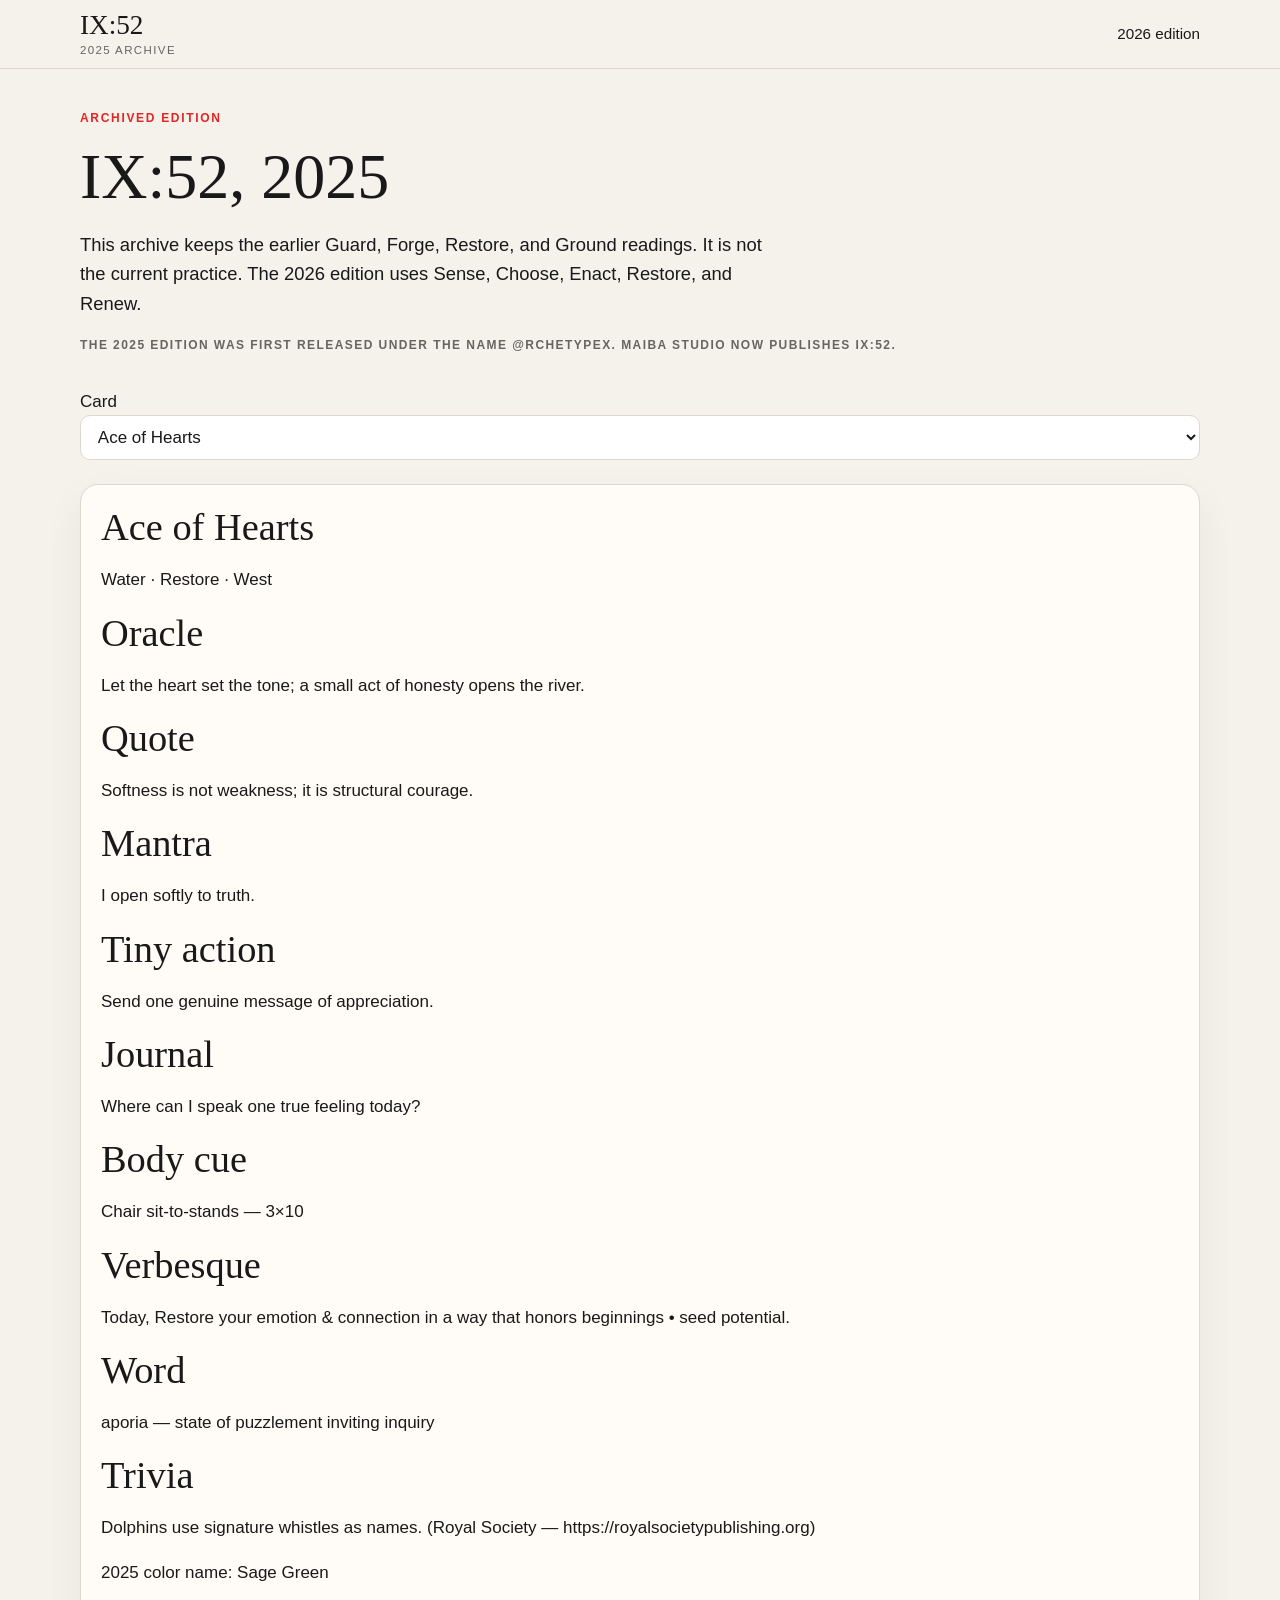
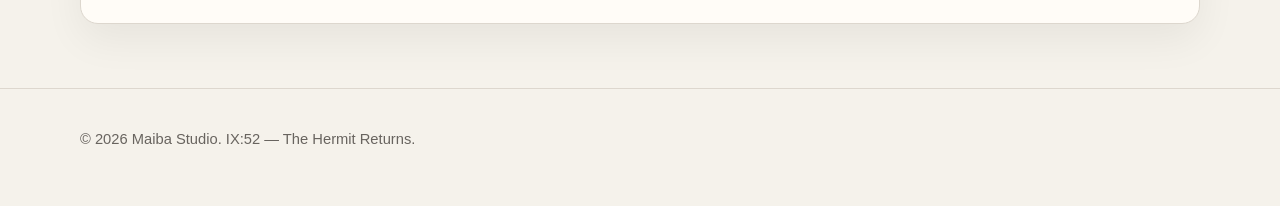
==== archive.html @ 804aaa48 "Revise README and update app structure for IX:52 — The Hermit Returns. Transition to a static site f" ====
<!DOCTYPE html>
<html lang="en">
<head>
    <meta charset="UTF-8">
    <meta name="viewport" content="width=device-width, initial-scale=1.0">
    <title>IX:52 2025 archive | Maiba Studio</title>
    <meta name="description" content="Archived 2025 IX:52 readings. The current practice is the 2026 edition.">
    <link rel="icon" href="favicon.svg">
    <link rel="stylesheet" href="styles.css">
</head>
<body>
    <header class="site-header">
        <div class="wrap header-inner">
            <a class="brand" href="index.html">
                <strong>IX:52</strong>
                <span>2025 archive</span>
            </a>
            <nav class="nav" aria-label="Archive">
                <a href="index.html">2026 edition</a>
            </nav>
        </div>
    </header>
    <main class="view">
        <div class="wrap">
            <p class="kicker">Archived edition</p>
            <h1>IX:52, 2025</h1>
            <p class="lede">This archive keeps the earlier Guard, Forge, Restore, and Ground readings. It is not the current practice. The 2026 edition uses Sense, Choose, Enact, Restore, and Renew.</p>
            <p class="fine">The 2025 edition was first released under the name @rchetypex. Maiba Studio now publishes IX:52.</p>
            <div class="selector">
                <label for="archiveSelect">Card</label>
                <select id="archiveSelect"></select>
            </div>
            <article id="archiveCard" class="panel" hidden></article>
        </div>
    </main>
    <footer class="site-footer">
        <div class="wrap">
            <p>© <span id="footerYear"></span> Maiba Studio. IX:52 — The Hermit Returns.</p>
        </div>
    </footer>
    <script src="data.js"></script>
    <script src="archive.js"></script>
    <script>
        document.getElementById("footerYear").textContent = new Intl.DateTimeFormat("en-US", {
            timeZone: "Asia/Manila",
            year: "numeric"
        }).format(new Date());
    </script>
</body>
</html>
---- styles.css ----
:root {
    --background: #f5f2eb;
    --surface: #fffcf7;
    --ink: #191919;
    --muted: #68645f;
    --border: #ddd7ce;
    --code-red: #e32625;
    --electric-yellow: #ffd721;
    --hot-pink: #f14a91;
    --violet: #8246c8;
    --verbish-teal: #205b63;
    --focus: #205b63;
    --shadow: 0 16px 40px rgba(25, 25, 25, 0.06);
    --serif: "DM Serif Display", "Iowan Old Style", Palatino, Georgia, serif;
    --sans: Inter, Manrope, "Segoe UI", sans-serif;
    --measure: 68ch;
}

* { box-sizing: border-box; }

html { scroll-behavior: smooth; }

body {
    margin: 0;
    background: var(--background);
    color: var(--ink);
    font-family: var(--sans);
    font-size: 17px;
    line-height: 1.6;
}

body.quiet {
    --code-red: #205b63;
    --electric-yellow: #d9d3c7;
    --hot-pink: #205b63;
    --violet: #205b63;
}

img { max-width: 100%; height: auto; }

a { color: var(--verbish-teal); }

a:hover { color: var(--ink); }

button, input, select { font: inherit; color: inherit; }

button { cursor: pointer; }

:focus-visible {
    outline: 2px solid var(--focus);
    outline-offset: 3px;
}

.skip {
    position: absolute;
    left: 1rem;
    top: -4rem;
    background: var(--ink);
    color: white;
    padding: 0.5rem 0.8rem;
    z-index: 20;
}

.skip:focus { top: 0.5rem; }

.sr-only {
    position: absolute;
    width: 1px;
    height: 1px;
    padding: 0;
    margin: -1px;
    overflow: hidden;
    clip: rect(0, 0, 0, 0);
    white-space: nowrap;
    border: 0;
}

.wrap {
    width: min(1120px, calc(100% - 2rem));
    margin: 0 auto;
}

.site-header {
    position: sticky;
    top: 0;
    z-index: 10;
    background: rgba(245, 242, 235, 0.94);
    border-bottom: 1px solid var(--border);
    backdrop-filter: blur(8px);
}

.header-inner {
    display: flex;
    align-items: center;
    justify-content: space-between;
    gap: 1rem;
    min-height: 4.25rem;
}

.brand {
    display: flex;
    flex-direction: column;
    text-decoration: none;
    color: var(--ink);
    line-height: 1.1;
}

.brand strong {
    font-family: var(--serif);
    font-size: 1.7rem;
    font-weight: 400;
}

.brand span {
    margin-top: 0.2rem;
    color: var(--muted);
    font-size: 0.72rem;
    letter-spacing: 0.12em;
    text-transform: uppercase;
}

.nav {
    display: flex;
    align-items: center;
    gap: 1.25rem;
}

.nav a {
    color: var(--ink);
    text-decoration: none;
    font-size: 0.95rem;
}

.nav a[aria-current="page"] {
    box-shadow: inset 0 -2px 0 var(--code-red);
}

.header-tools { display: flex; align-items: center; gap: 0.5rem; }

.nav-toggle { display: none; }

.ghost, .solid, .text-btn {
    border-radius: 999px;
    border: 1px solid var(--border);
    background: transparent;
    padding: 0.45rem 0.85rem;
    font-size: 0.85rem;
}

.solid {
    background: var(--code-red);
    border-color: var(--code-red);
    color: white;
}

.ghost:hover, .text-btn:hover { border-color: var(--ink); }

.solid:hover { background: #c81f1e; }

.text-btn { border: 0; padding-inline: 0.2rem; color: var(--verbish-teal); }

.view { padding: 2.5rem 0 4rem; }

.kicker {
    margin: 0 0 0.75rem;
    color: var(--code-red);
    font-size: 0.75rem;
    font-weight: 600;
    letter-spacing: 0.14em;
    text-transform: uppercase;
}

h1, h2, h3, .verb {
    font-family: var(--serif);
    font-weight: 400;
    line-height: 1.15;
}

h1 { font-size: clamp(2.15rem, 5vw, 4.2rem); margin: 0 0 1rem; max-width: 16ch; }

h2 { font-size: clamp(1.7rem, 3vw, 2.4rem); margin: 0 0 0.75rem; }

h3 { font-size: 1.45rem; margin: 0 0 0.4rem; }

.lede, .prose p { max-width: var(--measure); }

.lede { font-size: 1.15rem; margin-top: 0; }

.selector { margin: 2rem 0 1.5rem; }

.selector-label, .meta, .fine {
    color: var(--muted);
    font-size: 0.75rem;
    font-weight: 600;
    letter-spacing: 0.12em;
    text-transform: uppercase;
}

.choice-row { display: flex; flex-wrap: wrap; gap: 0.45rem; margin: 0.45rem 0 0.9rem; }

.choice {
    border: 1px solid var(--border);
    background: var(--surface);
    border-radius: 999px;
    padding: 0.4rem 0.75rem;
    min-width: 2.4rem;
}

.choice[aria-checked="true"], .choice.is-on {
    background: var(--ink);
    color: white;
    border-color: var(--ink);
}

.selector-actions { display: flex; flex-wrap: wrap; gap: 0.8rem; align-items: center; }

.panel {
    background: var(--surface);
    border: 1px solid var(--border);
    border-radius: 18px;
    padding: 1.25rem;
    box-shadow: var(--shadow);
}

.oracle-layout {
    display: grid;
    grid-template-columns: minmax(0, 42%) minmax(0, 1fr);
    gap: 2rem;
    align-items: start;
}

.oracle-layout > * { min-width: 0; }

.plate, .art-image {
    width: 100%;
    max-width: 100%;
    aspect-ratio: 5 / 7;
    background: var(--surface);
    border: 1px solid var(--border);
    border-radius: 12px;
    box-shadow: var(--shadow);
}

.plate {
    display: flex;
    flex-direction: column;
    justify-content: space-between;
    padding: 1.1rem 1.15rem 1rem;
    text-align: left;
}

.plate-button {
    display: block;
    width: 100%;
    max-width: 100%;
    padding: 0;
    border: 0;
    background: transparent;
    text-align: left;
}

.plate-rank {
    font-family: var(--serif);
    font-size: clamp(2.6rem, 5vw, 4.2rem);
    line-height: 0.9;
}

.plate-suit { margin: 0.35rem 0 0; font-size: 1rem; }

.withheld { color: var(--muted); font-size: 0.92rem; max-width: 28ch; }

.art-image { object-fit: contain; background: #f7f4ee; display: block; }

.credit { margin-top: 1rem; }

.artist-name {
    font-family: var(--serif);
    font-size: clamp(1.7rem, 3vw, 2.3rem);
    margin: 0.15rem 0 0.35rem;
}

.exclusive {
    display: inline-block;
    margin-top: 0.6rem;
    color: var(--code-red);
    font-size: 0.72rem;
    font-weight: 700;
    letter-spacing: 0.14em;
}

.verb {
    font-size: clamp(2.4rem, 6vw, 4rem);
    letter-spacing: 0.04em;
    text-transform: uppercase;
    margin: 0.2rem 0 0.6rem;
}

.steps { display: flex; flex-wrap: wrap; gap: 0.4rem; margin: 0.8rem 0 1rem; }

.step {
    border: 1px solid var(--border);
    background: transparent;
    border-radius: 999px;
    padding: 0.35rem 0.7rem;
}

.step[aria-selected="true"] {
    background: var(--verbish-teal);
    color: white;
    border-color: var(--verbish-teal);
}

.prompt { font-family: var(--serif); font-size: 1.55rem; margin: 0 0 0.8rem; }

.swatch-row { display: flex; align-items: center; gap: 0.55rem; margin: 0.8rem 0; }

.swatch {
    width: 1.15rem;
    height: 1.15rem;
    border-radius: 4px;
    border: 1px solid rgba(25, 25, 25, 0.25);
    display: inline-block;
}

.note, .callout, pre {
    background: #f6f1e8;
    border-radius: 12px;
    padding: 0.9rem 1rem;
    margin: 0.8rem 0;
    white-space: pre-wrap;
    overflow-wrap: anywhere;
    max-width: 100%;
}

.callout strong { display: block; margin-bottom: 0.2rem; }

.actions { display: flex; flex-wrap: wrap; gap: 0.5rem; margin-top: 0.7rem; }

textarea, input[type="search"], select {
    width: 100%;
    border: 1px solid var(--border);
    background: white;
    border-radius: 10px;
    padding: 0.7rem 0.8rem;
}

textarea { min-height: 8rem; resize: vertical; }

.filters {
    display: grid;
    grid-template-columns: 1.4fr repeat(3, minmax(0, 0.7fr));
    gap: 0.7rem;
    margin: 1rem 0 1.2rem;
}

.gallery {
    display: grid;
    grid-template-columns: repeat(4, minmax(0, 1fr));
    gap: 0.9rem;
}

.tile {
    display: flex;
    flex-direction: column;
    gap: 0.35rem;
    min-width: 0;
    text-align: left;
    border: 0;
    background: transparent;
    padding: 0;
}

.tile .plate { aspect-ratio: 5 / 7; padding: 0.75rem; box-shadow: none; }

.tile .plate-rank { font-size: 1.7rem; }

.tile-caption { font-size: 0.92rem; }

.calendar {
    display: grid;
    grid-template-columns: repeat(auto-fill, minmax(148px, 1fr));
    gap: 0.55rem;
}

.day {
    border: 1px solid var(--border);
    background: var(--surface);
    border-radius: 12px;
    padding: 0.7rem;
    text-align: left;
}

.day strong { display: block; font-size: 0.95rem; }

.day span, .history li span { color: var(--muted); font-size: 0.82rem; }

.history { padding-left: 1.1rem; }

.history li { margin: 0.35rem 0; }

.prose section { margin: 2rem 0; }

.prose h2 { font-size: clamp(1.5rem, 2vw, 2rem); }

.site-footer {
    border-top: 1px solid var(--border);
    padding: 1.5rem 0 2.5rem;
    color: var(--muted);
    font-size: 0.92rem;
}

.site-footer p { max-width: 70ch; }

dialog {
    border: 0;
    border-radius: 16px;
    padding: 1rem;
    width: min(520px, calc(100% - 2rem));
    background: var(--background);
}

dialog::backdrop { background: rgba(25, 25, 25, 0.45); }

.toast {
    position: fixed;
    bottom: 1rem;
    right: 1rem;
    background: var(--ink);
    color: white;
    padding: 0.6rem 0.8rem;
    border-radius: 999px;
}

.warning { border-left: 3px solid var(--code-red); padding-left: 0.8rem; }

@media (max-width: 860px) {
    .oracle-layout, .filters, .gallery { grid-template-columns: 1fr 1fr; }
    .filters { grid-template-columns: 1fr 1fr; }
}

@media (max-width: 720px) {
    .nav-toggle { display: inline-flex; }
    .nav {
        display: none;
        position: absolute;
        left: 0;
        right: 0;
        top: 100%;
        flex-direction: column;
        align-items: flex-start;
        gap: 0.2rem;
        padding: 0.5rem 1rem 1rem;
        background: var(--background);
        border-bottom: 1px solid var(--border);
    }
    .nav.is-open { display: flex; }
    .nav a { padding: 0.45rem 0; }
    .oracle-layout, .filters { grid-template-columns: 1fr; }
    .gallery { grid-template-columns: 1fr 1fr; }
    .header-inner { min-height: 3.6rem; }
    h1 { font-size: clamp(2.1rem, 10vw, 2.7rem); }
}

@media (prefers-reduced-motion: reduce) {
    html { scroll-behavior: auto; }
    *, *::before, *::after {
        animation: none !important;
        transition: none !important;
    }
}
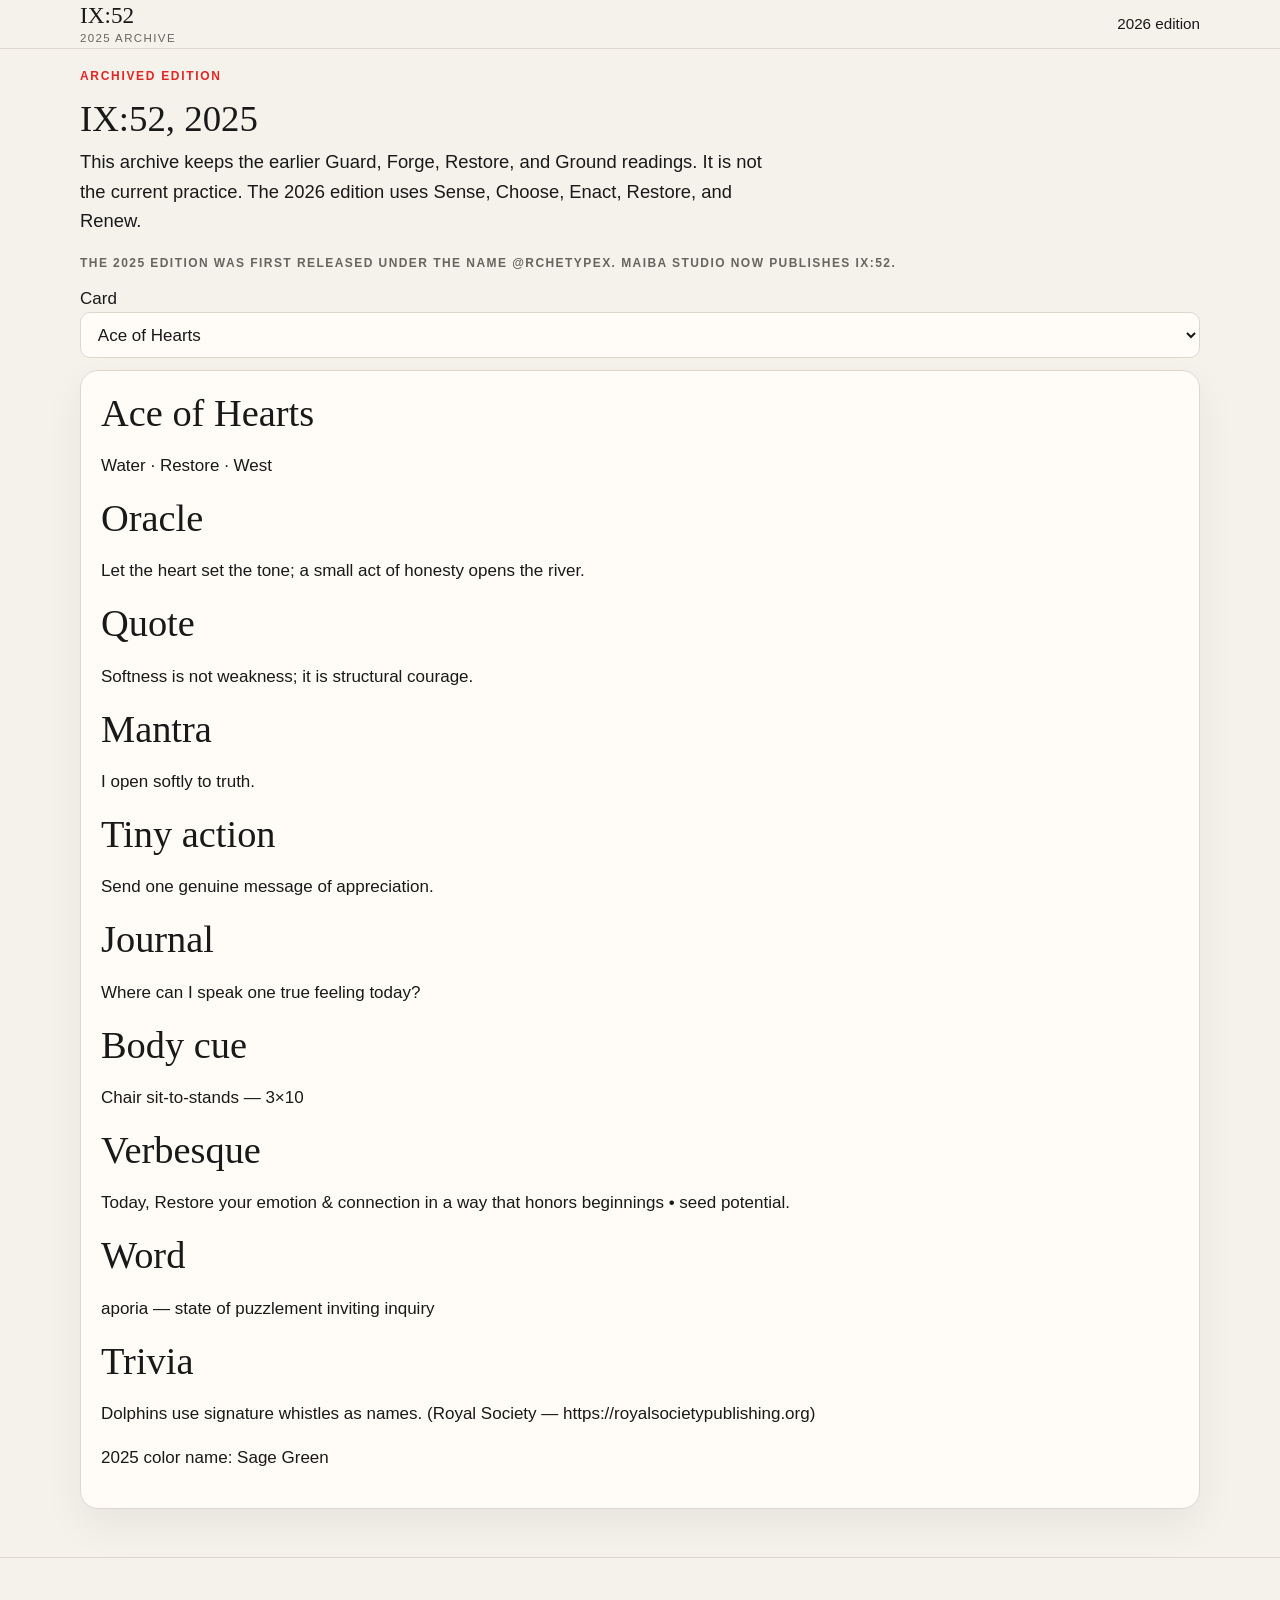
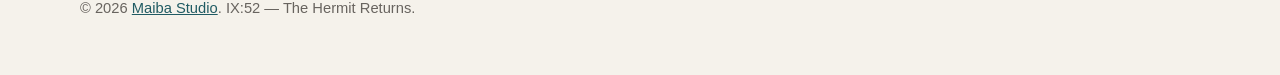
==== commit a5d97547: "Update favicon references in index.html and archive.html to use PNG format. Enhance footer links for" ====
--- a/archive.html
+++ b/archive.html
@@ -5,7 +5,7 @@
     <meta name="viewport" content="width=device-width, initial-scale=1.0">
     <title>IX:52 2025 archive | Maiba Studio</title>
     <meta name="description" content="Archived 2025 IX:52 readings. The current practice is the 2026 edition.">
-    <link rel="icon" href="favicon.svg">
+    <link rel="icon" type="image/png" href="favicon.png" sizes="512x512">
     <link rel="stylesheet" href="styles.css">
 </head>
 <body>
@@ -35,7 +35,7 @@
     </main>
     <footer class="site-footer">
         <div class="wrap">
-            <p>© <span id="footerYear"></span> Maiba Studio. IX:52 — The Hermit Returns.</p>
+            <p>© <span id="footerYear"></span> <a href="https://maiba.studio/" target="_blank" rel="noopener noreferrer">Maiba Studio</a>. IX:52 — The Hermit Returns.</p>
         </div>
     </footer>
     <script src="data.js"></script>
--- a/styles.css
+++ b/styles.css
@@ -27,13 +27,18 @@
     font-family: var(--sans);
     font-size: 17px;
     line-height: 1.6;
-}
-
-body.quiet {
-    --code-red: #205b63;
-    --electric-yellow: #d9d3c7;
-    --hot-pink: #205b63;
-    --violet: #205b63;
+    color-scheme: light;
+}
+
+body[data-theme="dark"] {
+    --background: #121110;
+    --surface: #1c1a17;
+    --ink: #f4f0e8;
+    --muted: #b7b0a6;
+    --border: #3c3833;
+    --focus: #9fd4d6;
+    --shadow: 0 16px 40px rgba(0, 0, 0, 0.35);
+    color-scheme: dark;
 }
 
 img { max-width: 100%; height: auto; }
@@ -84,17 +89,44 @@
     position: sticky;
     top: 0;
     z-index: 10;
-    background: rgba(245, 242, 235, 0.94);
+    background: color-mix(in srgb, var(--background) 94%, transparent);
     border-bottom: 1px solid var(--border);
     backdrop-filter: blur(8px);
 }
 
+.site-header { position: sticky; }
+
 .header-inner {
     display: flex;
     align-items: center;
-    justify-content: space-between;
-    gap: 1rem;
-    min-height: 4.25rem;
+    gap: 0.75rem;
+    min-height: 3rem;
+}
+
+.header-tools {
+    display: flex;
+    align-items: center;
+    gap: 0.35rem;
+}
+
+.theme-switch {
+    display: inline-flex;
+    border: 1px solid var(--border);
+    border-radius: 999px;
+    overflow: hidden;
+    flex: none;
+}
+
+.theme-switch button {
+    border: 0;
+    background: transparent;
+    padding: 0.28rem 0.7rem;
+    font-size: 0.85rem;
+}
+
+.theme-switch button[aria-pressed="true"] {
+    background: var(--ink);
+    color: var(--background);
 }
 
 .brand {
@@ -107,7 +139,7 @@
 
 .brand strong {
     font-family: var(--serif);
-    font-size: 1.7rem;
+    font-size: 1.45rem;
     font-weight: 400;
 }
 
@@ -123,7 +155,30 @@
     display: flex;
     align-items: center;
     gap: 1.25rem;
-}
+    margin-left: auto;
+}
+
+.nav-close { display: none; }
+
+.menu-icon,
+.menu-icon::before,
+.menu-icon::after {
+    display: block;
+    width: 16px;
+    height: 2px;
+    background: currentColor;
+    position: relative;
+}
+
+.menu-icon::before,
+.menu-icon::after {
+    content: "";
+    position: absolute;
+    left: 0;
+}
+
+.menu-icon::before { top: -5px; }
+.menu-icon::after { top: 5px; }
 
 .nav a {
     color: var(--ink);
@@ -135,9 +190,16 @@
     box-shadow: inset 0 -2px 0 var(--code-red);
 }
 
-.header-tools { display: flex; align-items: center; gap: 0.5rem; }
-
-.nav-toggle { display: none; }
+.nav-toggle {
+    display: none;
+    align-items: center;
+    justify-content: center;
+    width: 44px;
+    height: 44px;
+    border-radius: 999px;
+    border: 1px solid var(--border);
+    background: transparent;
+}
 
 .ghost, .solid, .text-btn {
     border-radius: 999px;
@@ -159,7 +221,9 @@
 
 .text-btn { border: 0; padding-inline: 0.2rem; color: var(--verbish-teal); }
 
-.view { padding: 2.5rem 0 4rem; }
+.view { padding: 1.1rem 0 3rem; }
+
+#view-oracle { padding-top: 0.85rem; }
 
 .kicker {
     margin: 0 0 0.75rem;
@@ -176,7 +240,7 @@
     line-height: 1.15;
 }
 
-h1 { font-size: clamp(2.15rem, 5vw, 4.2rem); margin: 0 0 1rem; max-width: 16ch; }
+h1 { font-size: clamp(1.7rem, 3vw, 2.3rem); margin: 0 0 0.45rem; max-width: 18ch; }
 
 h2 { font-size: clamp(1.7rem, 3vw, 2.4rem); margin: 0 0 0.75rem; }
 
@@ -186,7 +250,27 @@
 
 .lede { font-size: 1.15rem; margin-top: 0; }
 
-.selector { margin: 2rem 0 1.5rem; }
+.selector { margin: 0 0 0.75rem; }
+
+.selector-top {
+    display: flex;
+    flex-wrap: wrap;
+    gap: 0.35rem 1.25rem;
+    align-items: flex-end;
+}
+
+.selector-top > * { min-width: 0; max-width: 100%; flex: 1 1 16rem; }
+
+.hint {
+    margin: 0 0 0.8rem;
+    color: var(--muted);
+}
+
+.selector-note {
+    margin: 0;
+    color: var(--muted);
+    font-size: 0.9rem;
+}
 
 .selector-label, .meta, .fine {
     color: var(--muted);
@@ -196,19 +280,78 @@
     text-transform: uppercase;
 }
 
-.choice-row { display: flex; flex-wrap: wrap; gap: 0.45rem; margin: 0.45rem 0 0.9rem; }
+.choice-row { display: flex; flex-wrap: wrap; gap: 0.35rem; margin: 0.25rem 0 0.35rem; max-width: 100%; }
+
+#suitGroup { flex-wrap: nowrap; }
+
+#suitGroup .choice {
+    width: 2.75rem;
+    min-width: 2.75rem;
+    height: 2.75rem;
+    min-height: 44px;
+    padding: 0;
+    font-size: 1.35rem;
+    line-height: 1;
+    display: grid;
+    place-items: center;
+}
+
+#suitGroup .choice[data-suit="Hearts"],
+#suitGroup .choice[data-suit="Diamonds"] { color: var(--code-red); }
+
+.rank-carousel {
+    display: flex;
+    align-items: center;
+    gap: 0.35rem;
+    margin: 0.25rem 0 0.35rem;
+    max-width: 100%;
+}
+
+.rank-nav {
+    flex: 0 0 2rem;
+    width: 2rem;
+    height: 2.75rem;
+    border: 1px solid var(--border);
+    border-radius: 999px;
+    background: var(--surface);
+    padding: 0;
+    line-height: 1;
+}
+
+.rank-viewport {
+    flex: 1;
+    min-width: 0;
+    overflow: hidden;
+    touch-action: pan-y;
+}
+
+.rank-track {
+    display: flex;
+    flex-wrap: nowrap;
+    gap: 6px;
+    margin: 0;
+}
+
+.rank-track .choice {
+    min-width: 0;
+    min-height: 44px;
+    padding: 0.2rem 0.1rem;
+}
+
+.read-col { min-width: 0; }
 
 .choice {
     border: 1px solid var(--border);
     background: var(--surface);
     border-radius: 999px;
-    padding: 0.4rem 0.75rem;
-    min-width: 2.4rem;
+    padding: 0.28rem 0.65rem;
+    min-width: 2.2rem;
+    font-size: 0.92rem;
 }
 
 .choice[aria-checked="true"], .choice.is-on {
     background: var(--ink);
-    color: white;
+    color: var(--background);
     border-color: var(--ink);
 }
 
@@ -225,8 +368,37 @@
 .oracle-layout {
     display: grid;
     grid-template-columns: minmax(0, 42%) minmax(0, 1fr);
-    gap: 2rem;
+    gap: 1.25rem 1.5rem;
     align-items: start;
+}
+
+.card-title { grid-column: 1 / -1; margin: 0; font-size: clamp(1.75rem, 3vw, 2.125rem); }
+
+.art-col { min-width: 0; }
+
+.art-frame {
+    width: min(100%, 420px);
+    margin: 0 auto;
+    aspect-ratio: 5 / 7;
+    max-height: 68vh;
+    display: flex;
+    align-items: center;
+    justify-content: center;
+    background: color-mix(in srgb, var(--ink) 5%, var(--surface));
+    border-radius: 12px;
+    overflow: hidden;
+}
+
+.art-frame .art-image {
+    width: 100%;
+    height: 100%;
+    max-width: none;
+    aspect-ratio: auto;
+    object-fit: contain;
+    border: 0;
+    box-shadow: none;
+    background: transparent;
+    border-radius: 0;
 }
 
 .oracle-layout > * { min-width: 0; }
@@ -295,13 +467,22 @@
     margin: 0.2rem 0 0.6rem;
 }
 
-.steps { display: flex; flex-wrap: wrap; gap: 0.4rem; margin: 0.8rem 0 1rem; }
+.steps {
+    display: grid;
+    grid-template-columns: repeat(5, minmax(0, 1fr));
+    gap: 0.35rem;
+    margin: 0.8rem 0 1rem;
+    max-width: 100%;
+}
+
+.step { min-height: 44px; min-width: 0; padding: 0.35rem 0.15rem; font-size: clamp(0.68rem, 1.5vw, 0.85rem); }
 
 .step {
     border: 1px solid var(--border);
     background: transparent;
     border-radius: 999px;
-    padding: 0.35rem 0.7rem;
+    padding: 0.35rem 0.1rem;
+    white-space: nowrap;
 }
 
 .step[aria-selected="true"] {
@@ -323,7 +504,7 @@
 }
 
 .note, .callout, pre {
-    background: #f6f1e8;
+    background: color-mix(in srgb, var(--ink) 6%, var(--surface));
     border-radius: 12px;
     padding: 0.9rem 1rem;
     margin: 0.8rem 0;
@@ -339,7 +520,8 @@
 textarea, input[type="search"], select {
     width: 100%;
     border: 1px solid var(--border);
-    background: white;
+    background: var(--surface);
+    color: var(--ink);
     border-radius: 10px;
     padding: 0.7rem 0.8rem;
 }
@@ -348,9 +530,26 @@
 
 .filters {
     display: grid;
-    grid-template-columns: 1.4fr repeat(3, minmax(0, 0.7fr));
-    gap: 0.7rem;
+    grid-template-columns: 1fr auto;
+    gap: 0.6rem;
     margin: 1rem 0 1.2rem;
+    align-items: center;
+}
+
+.filter-more {
+    display: none;
+    grid-column: 1 / -1;
+    grid-template-columns: 1fr 1fr;
+    gap: 0.6rem;
+}
+
+.filter-more.is-open { display: grid; }
+
+.check-line {
+    display: flex;
+    align-items: center;
+    gap: 0.45rem;
+    min-height: 44px;
 }
 
 .gallery {
@@ -378,19 +577,29 @@
 
 .calendar {
     display: grid;
-    grid-template-columns: repeat(auto-fill, minmax(148px, 1fr));
-    gap: 0.55rem;
+    grid-template-columns: repeat(7, minmax(0, 1fr));
+    gap: 0.35rem;
 }
 
 .day {
     border: 1px solid var(--border);
     background: var(--surface);
-    border-radius: 12px;
-    padding: 0.7rem;
-    text-align: left;
-}
-
-.day strong { display: block; font-size: 0.95rem; }
+    border-radius: 8px;
+    min-height: 44px;
+    padding: 0;
+    text-align: center;
+    color: var(--ink);
+}
+
+.day strong { font-size: 0.85rem; font-family: var(--sans); }
+
+.day.is-recorded { background: var(--ink); color: var(--background); }
+
+.day.is-today { box-shadow: inset 0 0 0 2px var(--verbish-teal); }
+
+.day.is-upcoming { color: var(--muted); }
+
+.progress { font-size: 1.05rem; }
 
 .day span, .history li span { color: var(--muted); font-size: 0.82rem; }
 
@@ -415,9 +624,13 @@
     border: 0;
     border-radius: 16px;
     padding: 1rem;
-    width: min(520px, calc(100% - 2rem));
+    width: min(720px, calc(100% - 1.5rem));
+    max-height: calc(100% - 1.5rem);
     background: var(--background);
-}
+    color: var(--ink);
+}
+
+dialog .art-frame { width: min(100%, 460px); max-height: 78vh; }
 
 dialog::backdrop { background: rgba(25, 25, 25, 0.45); }
 
@@ -433,12 +646,18 @@
 
 .warning { border-left: 3px solid var(--code-red); padding-left: 0.8rem; }
 
+@media (min-width: 721px) {
+    #filterToggle { display: none; }
+    .filter-more { display: grid; grid-template-columns: 1fr 1fr auto; }
+    .filters { grid-template-columns: 1.4fr; }
+}
+
 @media (max-width: 860px) {
-    .oracle-layout, .filters, .gallery { grid-template-columns: 1fr 1fr; }
-    .filters { grid-template-columns: 1fr 1fr; }
+    .gallery { grid-template-columns: 1fr 1fr; }
 }
 
 @media (max-width: 720px) {
+    .header-tools { margin-left: auto; }
     .nav-toggle { display: inline-flex; }
     .nav {
         display: none;
@@ -446,19 +665,24 @@
         left: 0;
         right: 0;
         top: 100%;
+        margin-left: 0;
         flex-direction: column;
         align-items: flex-start;
-        gap: 0.2rem;
-        padding: 0.5rem 1rem 1rem;
+        gap: 0.15rem;
+        padding: 0.75rem 1rem 1rem;
         background: var(--background);
         border-bottom: 1px solid var(--border);
     }
     .nav.is-open { display: flex; }
-    .nav a { padding: 0.45rem 0; }
-    .oracle-layout, .filters { grid-template-columns: 1fr; }
+    .nav-close { display: inline-flex; min-height: 44px; }
+    .nav a { padding: 0.55rem 0; min-height: 44px; }
+    .oracle-layout { grid-template-columns: 1fr; }
+    .card-title { font-size: 1.85rem; }
     .gallery { grid-template-columns: 1fr 1fr; }
-    .header-inner { min-height: 3.6rem; }
-    h1 { font-size: clamp(2.1rem, 10vw, 2.7rem); }
+    .header-inner { min-height: 3.25rem; }
+    h1 { font-size: 1.75rem; max-width: none; }
+    body { font-size: 16px; }
+    #suitGroup .choice { min-height: 44px; }
 }
 
 @media (prefers-reduced-motion: reduce) {
